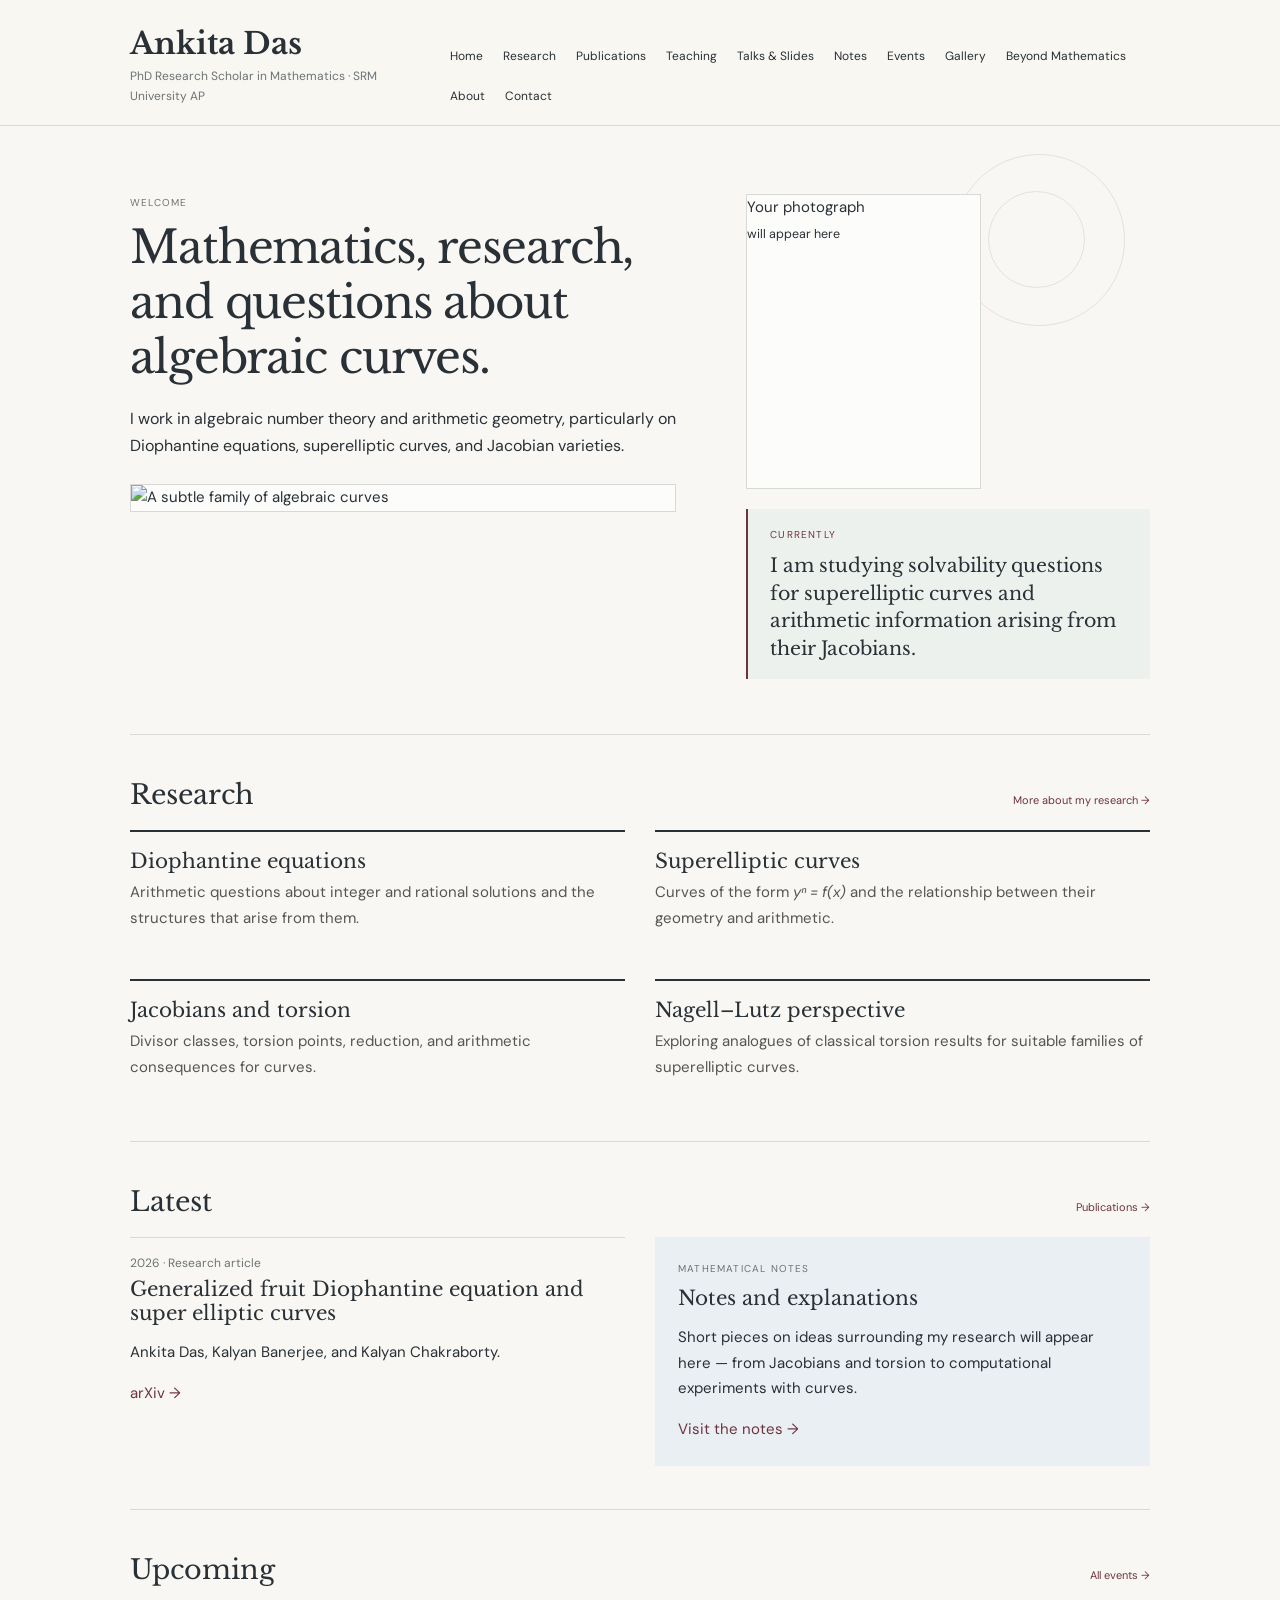
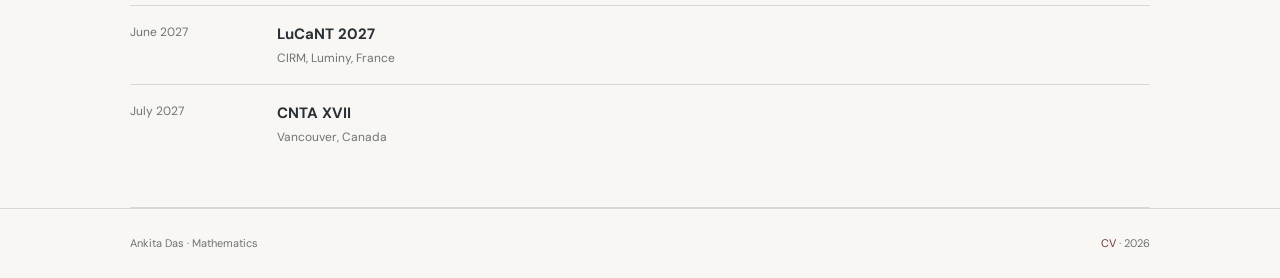
==== index.html @ e9019458 "Initial website- Deliverable 11" ====
<!doctype html><html lang="en"><head><meta charset="utf-8"><meta name="viewport" content="width=device-width,initial-scale=1"><meta name="description" content="Academic website of Ankita Das."><title>Ankita Das — Mathematics</title><link rel="stylesheet" href="styles.css"></head><body>
<header><div class="container header-inner"><div><a class="name" href="index.html">Ankita Das</a><div class="affiliation">PhD Research Scholar in Mathematics · SRM University AP</div></div><nav aria-label="Main navigation">
<a href="index.html">Home</a><a href="research.html">Research</a><a href="publications.html">Publications</a><a href="teaching.html">Teaching</a><a href="talks.html">Talks &amp; Slides</a><a href="notes.html">Notes</a><a href="events.html">Events</a><a href="gallery.html">Gallery</a><a href="beyond.html">Beyond Mathematics</a><a href="about.html">About</a><a href="contact.html">Contact</a>
</nav></div></header>
<main class="container">
<div class="home-intro">
<div><div class="label">Welcome</div><h1>Mathematics, research, and questions about algebraic curves.</h1><p>I work in algebraic number theory and arithmetic geometry, particularly on Diophantine equations, superelliptic curves, and Jacobian varieties.</p><img class="math-svg" src="assets/curve-family.svg" alt="A subtle family of algebraic curves"></div>
<div><div class="photo-placeholder">Your photograph<br><small>will appear here</small></div><aside class="current" style="margin-top:20px"><div class="label">Currently</div><p>I am studying solvability questions for superelliptic curves and arithmetic information arising from their Jacobians.</p></aside></div>
</div>
<section class="home-section"><div class="home-section-head"><h2>Research</h2><a class="more" href="research.html">More about my research →</a></div><div class="research-preview">
<article><h3>Diophantine equations</h3><p>Arithmetic questions about integer and rational solutions and the structures that arise from them.</p></article>
<article><h3>Superelliptic curves</h3><p>Curves of the form <em>yⁿ = f(x)</em> and the relationship between their geometry and arithmetic.</p></article>
<article><h3>Jacobians and torsion</h3><p>Divisor classes, torsion points, reduction, and arithmetic consequences for curves.</p></article>
<article><h3>Nagell–Lutz perspective</h3><p>Exploring analogues of classical torsion results for suitable families of superelliptic curves.</p></article>
</div></section>
<section class="home-section"><div class="home-section-head"><h2>Latest</h2><a class="more" href="publications.html">Publications →</a></div><div class="latest-list">
<div class="latest-item"><div class="meta">2026 · Research article</div><h3>Generalized fruit Diophantine equation and super elliptic curves</h3><p>Ankita Das, Kalyan Banerjee, and Kalyan Chakraborty.</p><a href="https://arxiv.org/abs/2602.01001" target="_blank" rel="noopener">arXiv →</a></div>
<div class="note-preview"><div class="label">Mathematical notes</div><h3>Notes and explanations</h3><p>Short pieces on ideas surrounding my research will appear here — from Jacobians and torsion to computational experiments with curves.</p><a href="notes.html">Visit the notes →</a></div>
</div></section>
<section class="home-section"><div class="home-section-head"><h2>Upcoming</h2><a class="more" href="events.html">All events →</a></div>
<div class="event"><div class="event-date">June 2027</div><div><strong>LuCaNT 2027</strong><div class="meta">CIRM, Luminy, France</div></div></div>
<div class="event"><div class="event-date">July 2027</div><div><strong>CNTA XVII</strong><div class="meta">Vancouver, Canada</div></div></div>
</section>
</main><footer><div class="container footer-inner"><span>Ankita Das · Mathematics</span><span><a href="cv.html">CV</a> · 2026</span></div></footer></body></html>
---- styles.css ----
@import url('https://fonts.googleapis.com/css2?family=DM+Sans:wght@400;500;600&family=Libre+Baskerville:wght@400;700&display=swap');
:root{--ink:#293036;--muted:#6d7374;--rule:#d8d9d6;--link:#6d3440;--paper:#f8f7f3;--white:#fcfcfa;--sage:#e7eeea;--blue:#e9eff2;--gold:#b49b68}
*{box-sizing:border-box}html{scroll-behavior:smooth}body{margin:0;background:var(--paper);color:var(--ink);font:15px/1.72 "DM Sans",Arial,sans-serif}
a{color:var(--link);text-decoration:none}a:hover{text-decoration:underline}
.container{max-width:1080px;margin:auto;padding:0 30px}
header{border-bottom:1px solid var(--rule);background:rgba(248,247,243,.95);padding:25px 0 18px}
.header-inner{display:flex;justify-content:space-between;align-items:flex-end;gap:35px}.name{font:700 30px "Libre Baskerville",Georgia,serif;color:var(--ink)}.affiliation{font-size:12px;color:var(--muted);margin-top:3px}
nav{display:flex;gap:20px;flex-wrap:wrap;font-size:12px}nav a{color:var(--ink)}nav a:hover{color:var(--link)}
main{padding-bottom:45px}.home-intro{padding:68px 0 55px;border-bottom:1px solid var(--rule);display:grid;grid-template-columns:1.15fr .85fr;gap:70px;position:relative}
.home-intro h1{font:400 45px/1.22 "Libre Baskerville",Georgia,serif;letter-spacing:-.025em;margin:0 0 20px}.home-intro p{font-size:16px;max-width:700px}
.current{border-left:2px solid var(--link);padding:17px 22px;background:rgba(231,238,234,.6);align-self:center}.current .label{color:var(--link)}.current p{font:400 19px/1.45 "Libre Baskerville",Georgia,serif;margin:0}
.label,.side-label{font-size:10px;text-transform:uppercase;letter-spacing:.12em;color:var(--muted);margin-bottom:9px}
.home-intro:before{content:"";position:absolute;width:170px;height:170px;border:1px solid rgba(109,52,64,.12);border-radius:50%;right:25px;top:28px;z-index:-1}
.home-intro:after{content:"";position:absolute;width:95px;height:95px;border:1px solid rgba(48,80,95,.12);border-radius:50%;right:65px;top:65px;z-index:-1}
.profile-photo,.photo-placeholder{width:235px;height:295px;object-fit:cover;background:var(--white);border:1px solid var(--rule);display:block}
.home-section{padding:43px 0;border-bottom:1px solid var(--rule)}.home-section-head{display:flex;justify-content:space-between;align-items:baseline;gap:20px}.home-section h2,.page-title{font:400 27px "Libre Baskerville",Georgia,serif;margin:0 0 19px}.more{font-size:11px}
.research-preview{display:grid;grid-template-columns:1fr 1fr;gap:30px}.research-preview article{padding:17px 0;border-top:2px solid var(--ink)}.research-preview h3{font:400 20px "Libre Baskerville",Georgia,serif;margin:0 0 7px}.research-preview p{margin:0;color:#555}
.latest-list{display:grid;grid-template-columns:1fr 1fr;gap:30px}.latest-item{padding-top:15px;border-top:1px solid var(--rule)}.latest-item h3,.note-preview h3{font:400 20px "Libre Baskerville",Georgia,serif;margin:4px 0}.meta{font-size:12px;color:var(--muted)}.note-preview{background:var(--blue);padding:23px}
.page-intro{padding:57px 0 36px;border-bottom:1px solid var(--rule)}.page-intro h1{font:400 44px "Libre Baskerville",Georgia,serif;margin:0 0 10px}.page-intro p{max-width:720px;font-size:16px}
.content{padding:43px 0}.two-col{display:grid;grid-template-columns:175px 1fr;gap:45px}.side-label{padding-top:6px}
.content h2{font:400 27px "Libre Baskerville",Georgia,serif;margin:0 0 14px}.content h3{font:400 20px "Libre Baskerville",Georgia,serif;margin:0 0 6px}.block{padding:0 0 35px;margin-bottom:35px;border-bottom:1px solid var(--rule)}.block:last-child{border-bottom:0}
.math-box{position:relative;overflow:hidden;background:var(--white);border:1px solid var(--rule);padding:26px;margin:23px 0;font:22px "Libre Baskerville",Georgia,serif;text-align:center}.math-caption{text-align:center;font-size:11px;color:var(--muted);margin-top:-13px}
.math-svg{width:100%;height:auto;display:block;margin:24px 0;background:var(--white);border:1px solid var(--rule)}
.publication{padding:16px 0 27px;border-bottom:1px solid var(--rule)}.publication:last-child{border-bottom:0}.publication-title{font:400 20px/1.35 "Libre Baskerville",Georgia,serif}.links{display:flex;gap:15px;margin-top:7px;font-size:12px}
.event{display:grid;grid-template-columns:125px 1fr;gap:22px;padding:16px 0;border-top:1px solid var(--rule)}.event:first-child{border-top:0;padding-top:0}.event-date{font-size:12px;color:var(--muted)}
.note{padding:21px 0;border-bottom:1px solid var(--rule)}.note h3{font-size:23px}.note .meta{margin-bottom:8px}
.about-grid{display:grid;grid-template-columns:1fr 1fr;gap:42px}.quiet-box{background:var(--sage);padding:24px}
.beyond-item{padding:24px 0;border-top:1px solid var(--rule)}.beyond-item:first-child{border-top:0}.beyond-item h3{font:400 23px "Libre Baskerville",Georgia,serif;margin:0 0 5px}
.gallery-grid{display:grid;grid-template-columns:repeat(3,1fr);gap:20px}.gallery-frame{aspect-ratio:4/3;background:var(--white);border:1px solid var(--rule);display:flex;align-items:center;justify-content:center;color:var(--muted);font:16px "Libre Baskerville",Georgia,serif;text-align:center;padding:20px}.gallery-caption{font-size:12px;color:var(--muted);margin-top:7px}
.cv-button{display:inline-block;border:1px solid #aaa;padding:7px 13px;font-size:12px;color:var(--ink)}.cv-button:hover{background:var(--white);text-decoration:none}
footer{border-top:1px solid var(--rule);padding:25px 0;color:var(--muted);font-size:11px}.footer-inner{display:flex;justify-content:space-between}
@media(max-width:760px){.container{padding:0 20px}.header-inner{display:block}.header-inner nav{margin-top:16px;gap:13px}.home-intro{grid-template-columns:1fr;gap:32px}.profile-photo,.photo-placeholder{width:210px;height:270px}.research-preview,.latest-list,.about-grid,.gallery-grid{grid-template-columns:1fr}.two-col{grid-template-columns:1fr;gap:8px}.event{grid-template-columns:1fr;gap:2px}.footer-inner{display:block}.home-intro h1,.page-intro h1{font-size:36px}}

.file-link{display:inline-flex;align-items:center;gap:7px;border-bottom:1px solid var(--link);font-size:12px;padding-bottom:2px}.file-link:before{content:"PDF";font:600 9px "DM Sans",sans-serif;letter-spacing:.06em;color:var(--link)}
.academic-entry{padding:18px 0;border-bottom:1px solid var(--rule)}.academic-entry:last-child{border-bottom:0}.academic-entry h3{font:400 21px "Libre Baskerville",Georgia,serif;margin:0 0 5px}.academic-entry .meta{margin-bottom:8px}
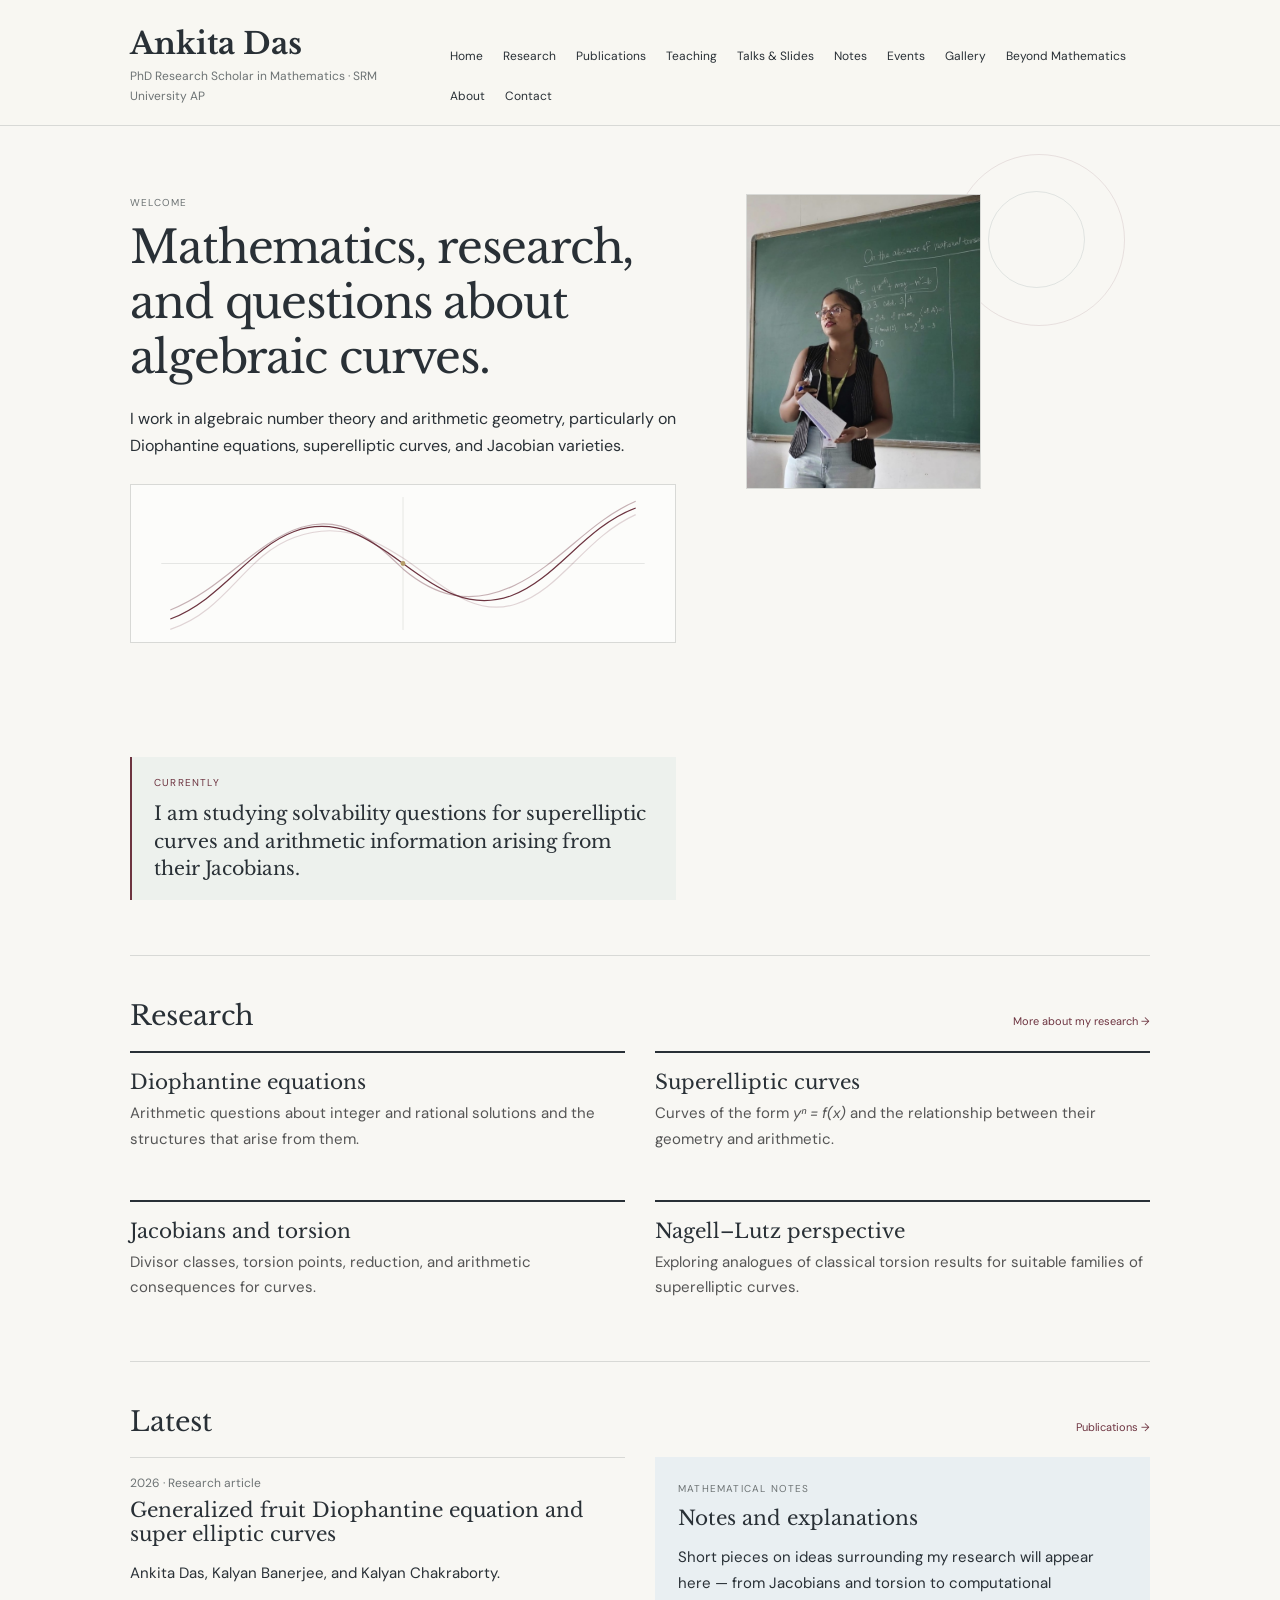
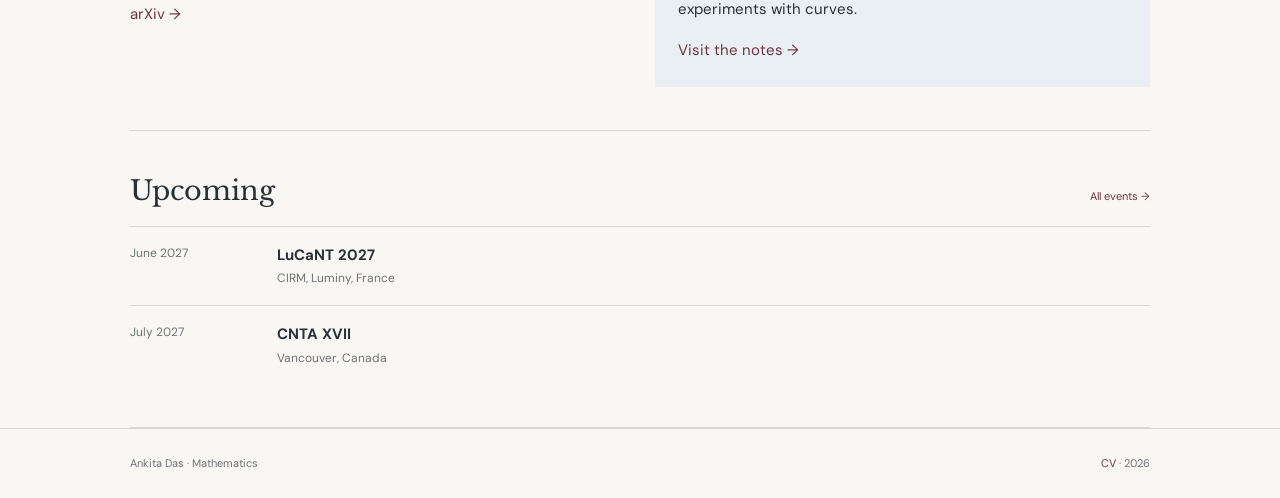
==== commit 70e3a496: "Add profile image and update placeholder text" ====
--- a/index.html
+++ b/index.html
@@ -5,7 +5,7 @@
 <main class="container">
 <div class="home-intro">
 <div><div class="label">Welcome</div><h1>Mathematics, research, and questions about algebraic curves.</h1><p>I work in algebraic number theory and arithmetic geometry, particularly on Diophantine equations, superelliptic curves, and Jacobian varieties.</p><img class="math-svg" src="assets/curve-family.svg" alt="A subtle family of algebraic curves"></div>
-<div><div class="photo-placeholder">Your photograph<br><small>will appear here</small></div><aside class="current" style="margin-top:20px"><div class="label">Currently</div><p>I am studying solvability questions for superelliptic curves and arithmetic information arising from their Jacobians.</p></aside></div>
+<img class="photo-placeholder" src="assets/ankita-das-profile.jpg" alt="Ankita Das"><aside class="current" style="margin-top:20px"><div class="label">Currently</div><p>I am studying solvability questions for superelliptic curves and arithmetic information arising from their Jacobians.</p></aside></div>
 </div>
 <section class="home-section"><div class="home-section-head"><h2>Research</h2><a class="more" href="research.html">More about my research →</a></div><div class="research-preview">
 <article><h3>Diophantine equations</h3><p>Arithmetic questions about integer and rational solutions and the structures that arise from them.</p></article>
@@ -21,4 +21,4 @@
 <div class="event"><div class="event-date">June 2027</div><div><strong>LuCaNT 2027</strong><div class="meta">CIRM, Luminy, France</div></div></div>
 <div class="event"><div class="event-date">July 2027</div><div><strong>CNTA XVII</strong><div class="meta">Vancouver, Canada</div></div></div>
 </section>
-</main><footer><div class="container footer-inner"><span>Ankita Das · Mathematics</span><span><a href="cv.html">CV</a> · 2026</span></div></footer></body></html>+</main><footer><div class="container footer-inner"><span>Ankita Das · Mathematics</span><span><a href="cv.html">CV</a> · 2026</span></div></footer></body></html>
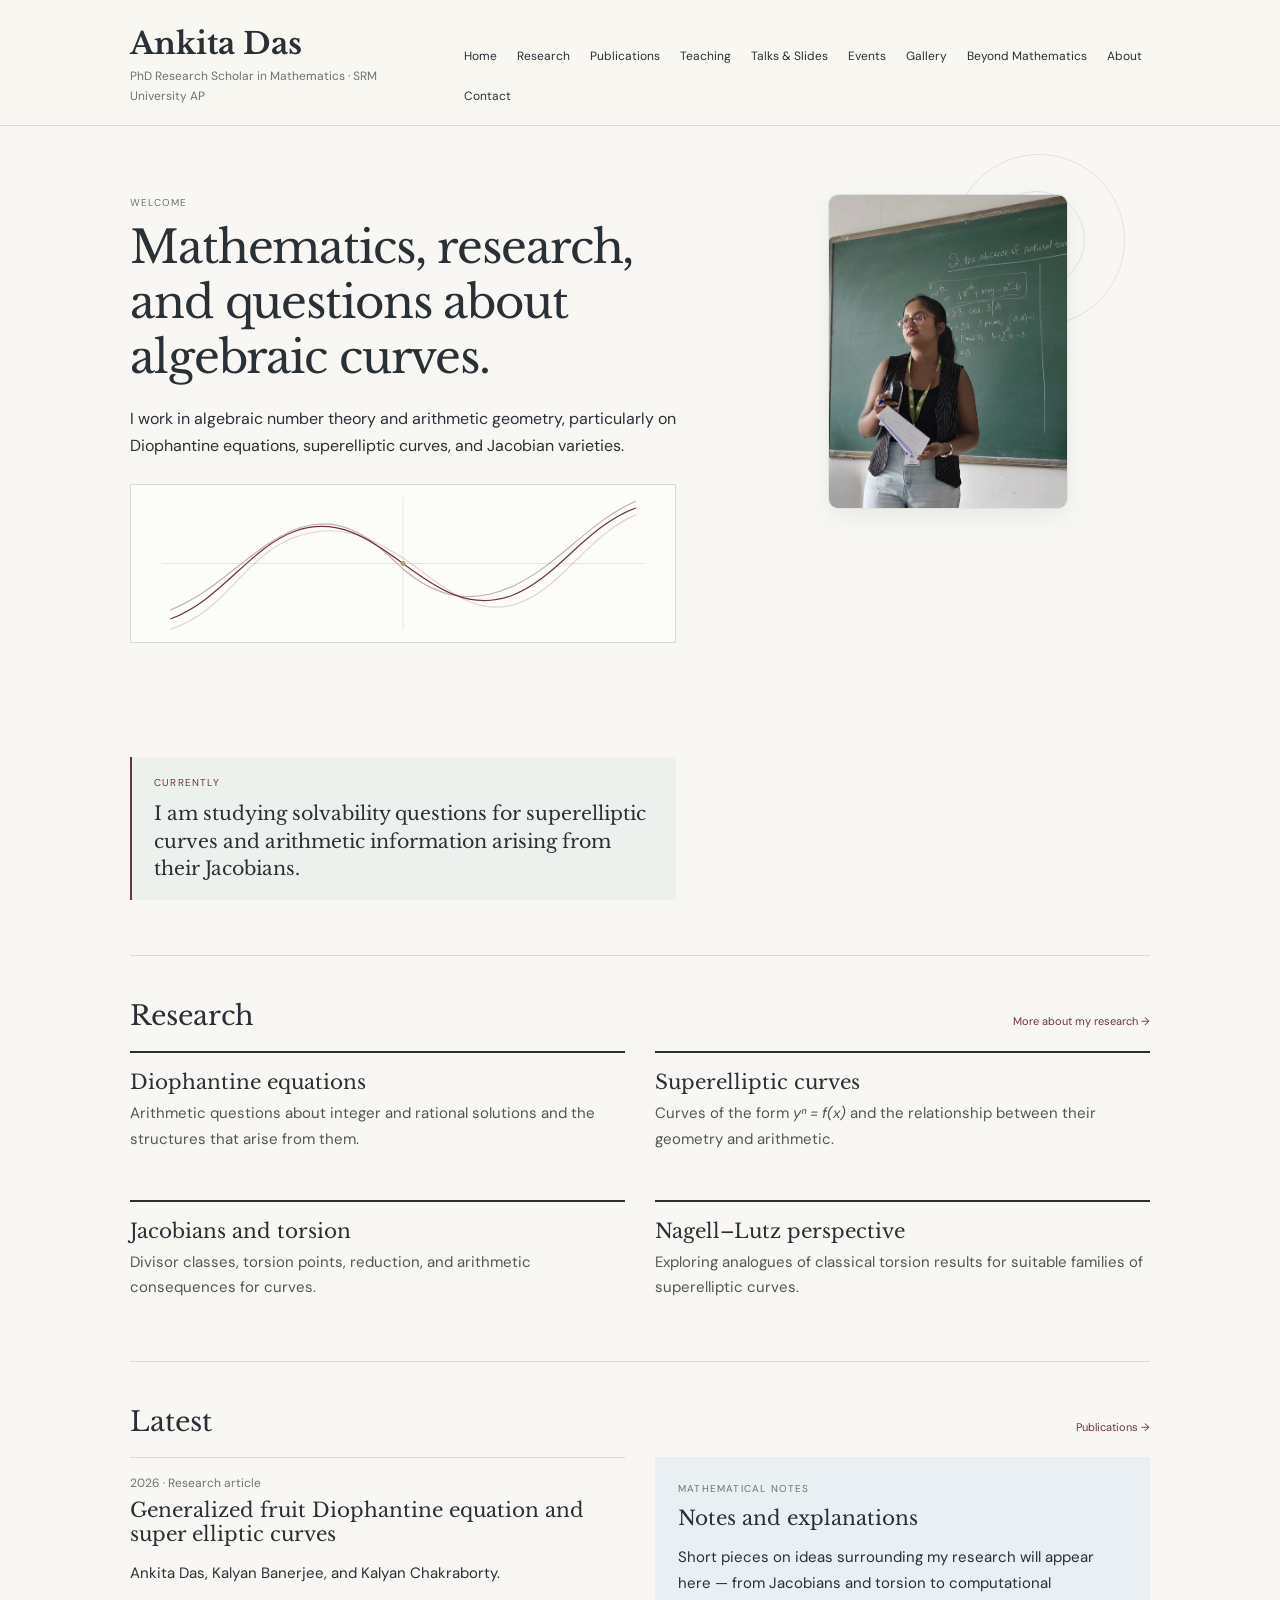
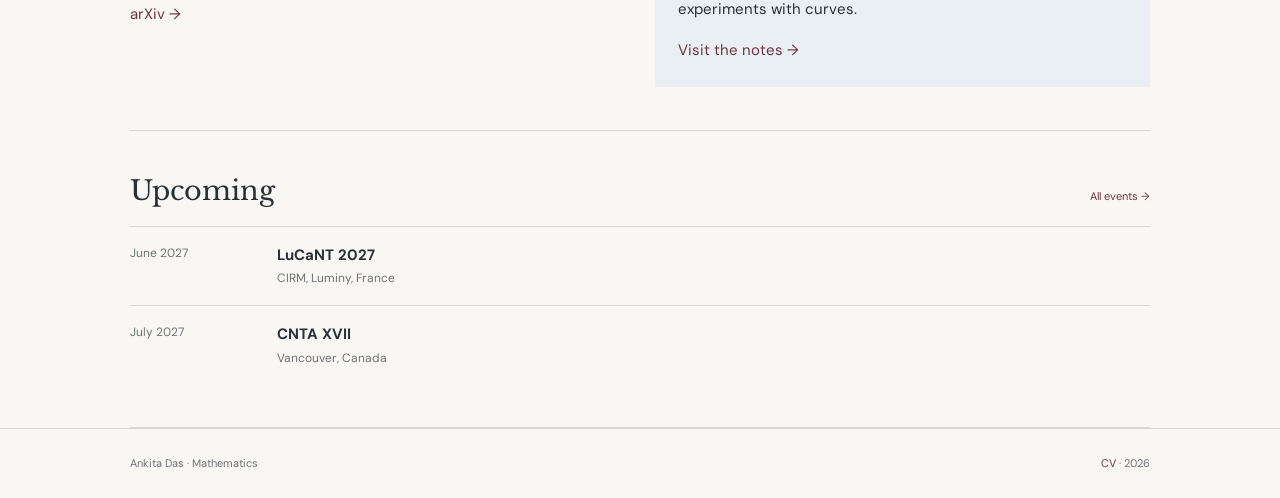
==== commit ce892e3d: "Fix duplicate navigation links in index.html Removed duplicate navigation links in the header." ====
--- a/index.html
+++ b/index.html
@@ -1,6 +1,6 @@
 <!doctype html><html lang="en"><head><meta charset="utf-8"><meta name="viewport" content="width=device-width,initial-scale=1"><meta name="description" content="Academic website of Ankita Das."><title>Ankita Das — Mathematics</title><link rel="stylesheet" href="styles.css"></head><body>
 <header><div class="container header-inner"><div><a class="name" href="index.html">Ankita Das</a><div class="affiliation">PhD Research Scholar in Mathematics · SRM University AP</div></div><nav aria-label="Main navigation">
-<a href="index.html">Home</a><a href="research.html">Research</a><a href="publications.html">Publications</a><a href="teaching.html">Teaching</a><a href="talks.html">Talks &amp; Slides</a><a href="notes.html">Notes</a><a href="events.html">Events</a><a href="gallery.html">Gallery</a><a href="beyond.html">Beyond Mathematics</a><a href="about.html">About</a><a href="contact.html">Contact</a>
+<a href="index.html">Home</a><a href="research.html">Research</a><a href="publications.html">Publications</a><a href="teaching.html">Teaching</a><a href="talks.html">Talks &amp; Slides</a><a href="events.html">Events</a><a href="gallery.html">Gallery</a><a href="beyond.html">Beyond Mathematics</a><a href="about.html">About</a><a href="contact.html">Contact</a>
 </nav></div></header>
 <main class="container">
 <div class="home-intro">
--- a/styles.css
+++ b/styles.css
@@ -12,7 +12,7 @@
 .label,.side-label{font-size:10px;text-transform:uppercase;letter-spacing:.12em;color:var(--muted);margin-bottom:9px}
 .home-intro:before{content:"";position:absolute;width:170px;height:170px;border:1px solid rgba(109,52,64,.12);border-radius:50%;right:25px;top:28px;z-index:-1}
 .home-intro:after{content:"";position:absolute;width:95px;height:95px;border:1px solid rgba(48,80,95,.12);border-radius:50%;right:65px;top:65px;z-index:-1}
-.profile-photo,.photo-placeholder{width:235px;height:295px;object-fit:cover;background:var(--white);border:1px solid var(--rule);display:block}
+.profile-photo,.photo-placeholder{width:240px;height:315px;border:1px solid rgba(48,80,95,.12);border-radius:10px;object-fit:cover;display:block;margin:0 auto;box-shadow:0 8px 24px rgba(48,80,95,.08)}
 .home-section{padding:43px 0;border-bottom:1px solid var(--rule)}.home-section-head{display:flex;justify-content:space-between;align-items:baseline;gap:20px}.home-section h2,.page-title{font:400 27px "Libre Baskerville",Georgia,serif;margin:0 0 19px}.more{font-size:11px}
 .research-preview{display:grid;grid-template-columns:1fr 1fr;gap:30px}.research-preview article{padding:17px 0;border-top:2px solid var(--ink)}.research-preview h3{font:400 20px "Libre Baskerville",Georgia,serif;margin:0 0 7px}.research-preview p{margin:0;color:#555}
 .latest-list{display:grid;grid-template-columns:1fr 1fr;gap:30px}.latest-item{padding-top:15px;border-top:1px solid var(--rule)}.latest-item h3,.note-preview h3{font:400 20px "Libre Baskerville",Georgia,serif;margin:4px 0}.meta{font-size:12px;color:var(--muted)}.note-preview{background:var(--blue);padding:23px}
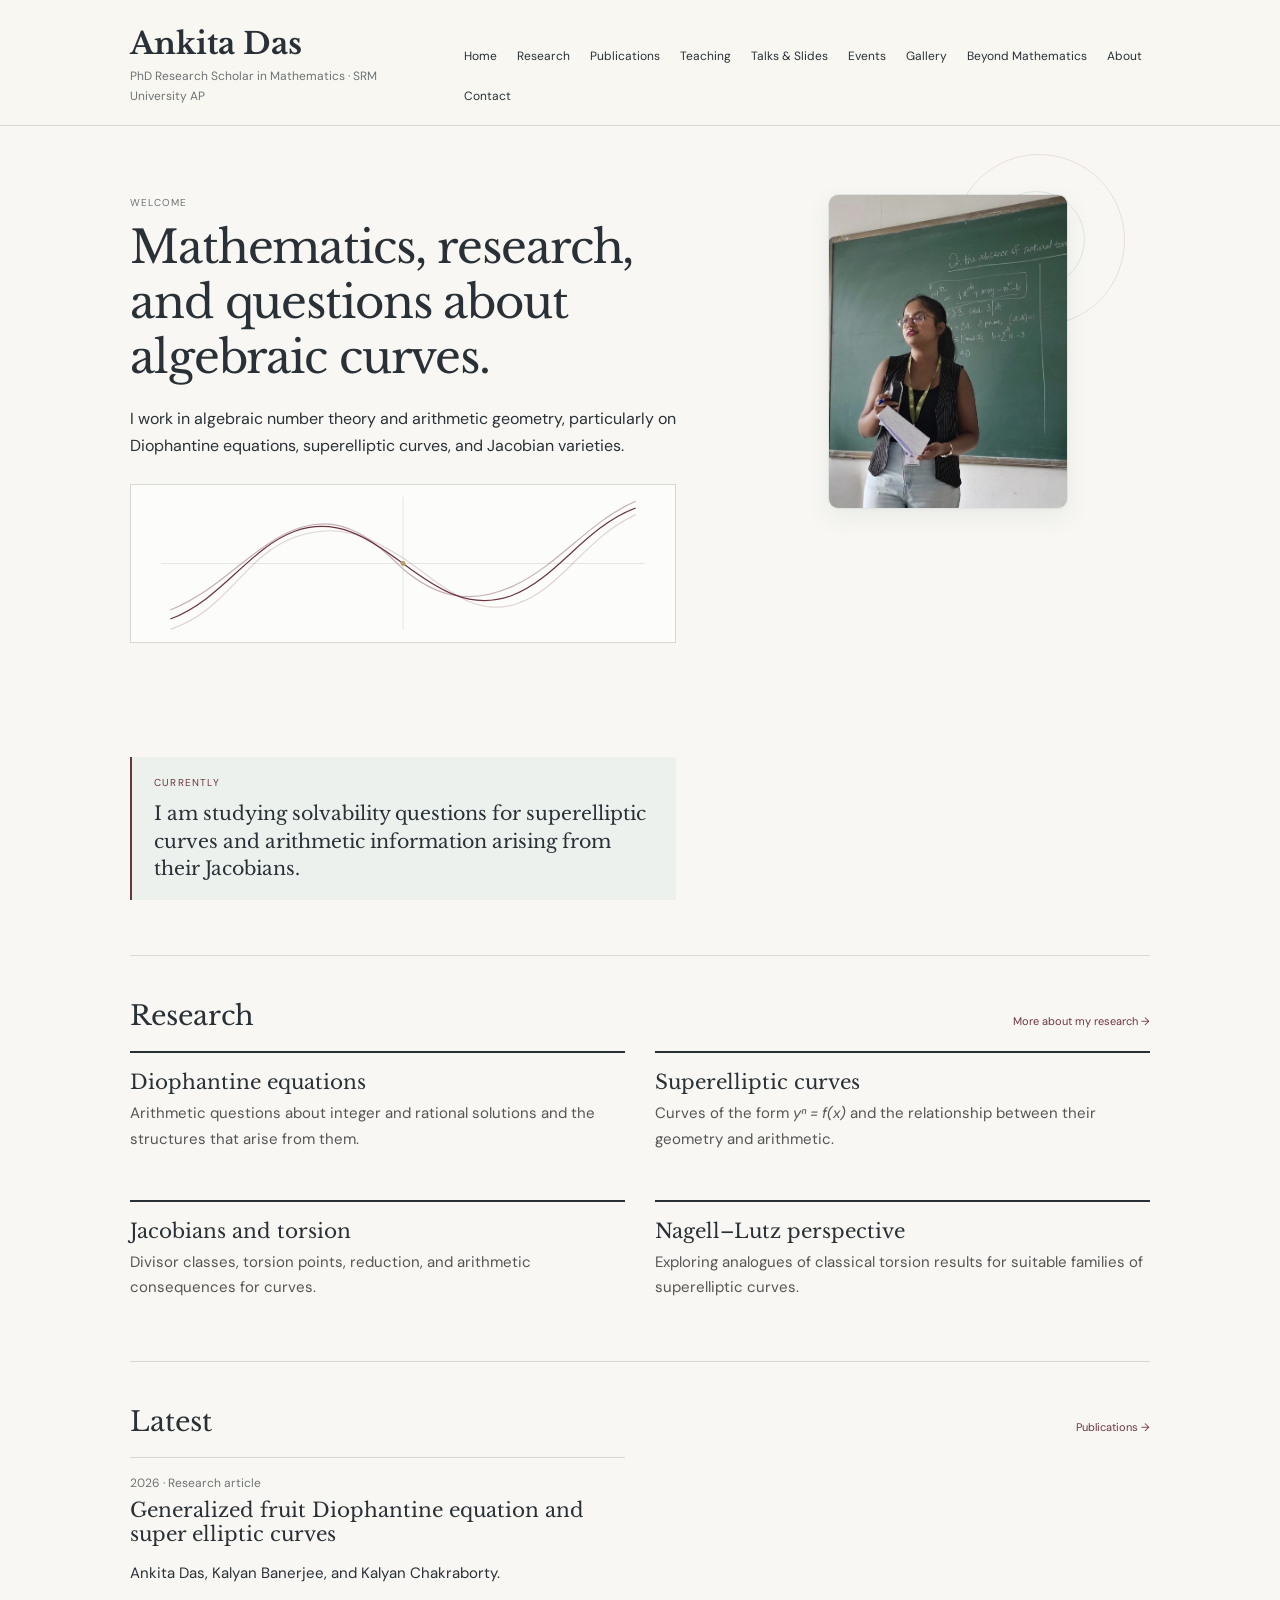
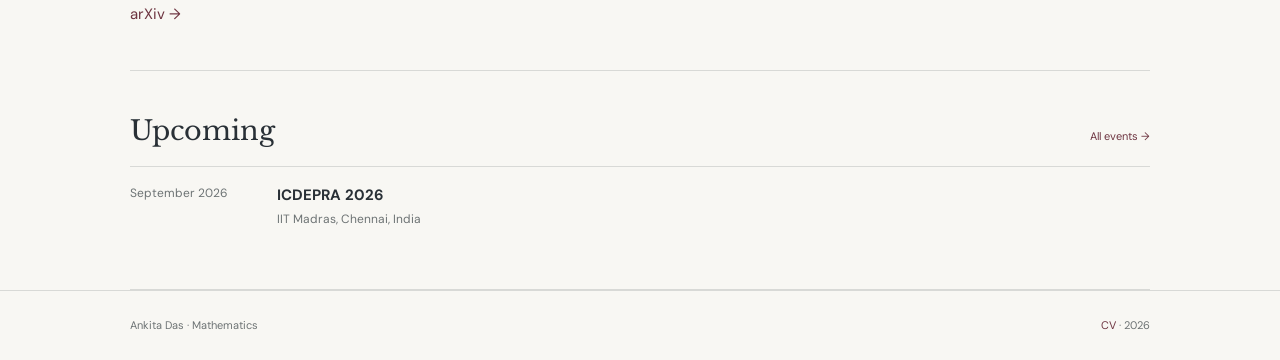
==== commit d1b2c9be: "Update events and notes sections in index.html Removed a note preview section and added an upcoming " ====
--- a/index.html
+++ b/index.html
@@ -15,10 +15,9 @@
 </div></section>
 <section class="home-section"><div class="home-section-head"><h2>Latest</h2><a class="more" href="publications.html">Publications →</a></div><div class="latest-list">
 <div class="latest-item"><div class="meta">2026 · Research article</div><h3>Generalized fruit Diophantine equation and super elliptic curves</h3><p>Ankita Das, Kalyan Banerjee, and Kalyan Chakraborty.</p><a href="https://arxiv.org/abs/2602.01001" target="_blank" rel="noopener">arXiv →</a></div>
-<div class="note-preview"><div class="label">Mathematical notes</div><h3>Notes and explanations</h3><p>Short pieces on ideas surrounding my research will appear here — from Jacobians and torsion to computational experiments with curves.</p><a href="notes.html">Visit the notes →</a></div>
+
 </div></section>
 <section class="home-section"><div class="home-section-head"><h2>Upcoming</h2><a class="more" href="events.html">All events →</a></div>
-<div class="event"><div class="event-date">June 2027</div><div><strong>LuCaNT 2027</strong><div class="meta">CIRM, Luminy, France</div></div></div>
-<div class="event"><div class="event-date">July 2027</div><div><strong>CNTA XVII</strong><div class="meta">Vancouver, Canada</div></div></div>
+<div class="event"><div class="event-date">September 2026</div><div><strong>ICDEPRA 2026</strong><div class="meta">IIT Madras, Chennai, India</div></div></div>
 </section>
 </main><footer><div class="container footer-inner"><span>Ankita Das · Mathematics</span><span><a href="cv.html">CV</a> · 2026</span></div></footer></body></html>
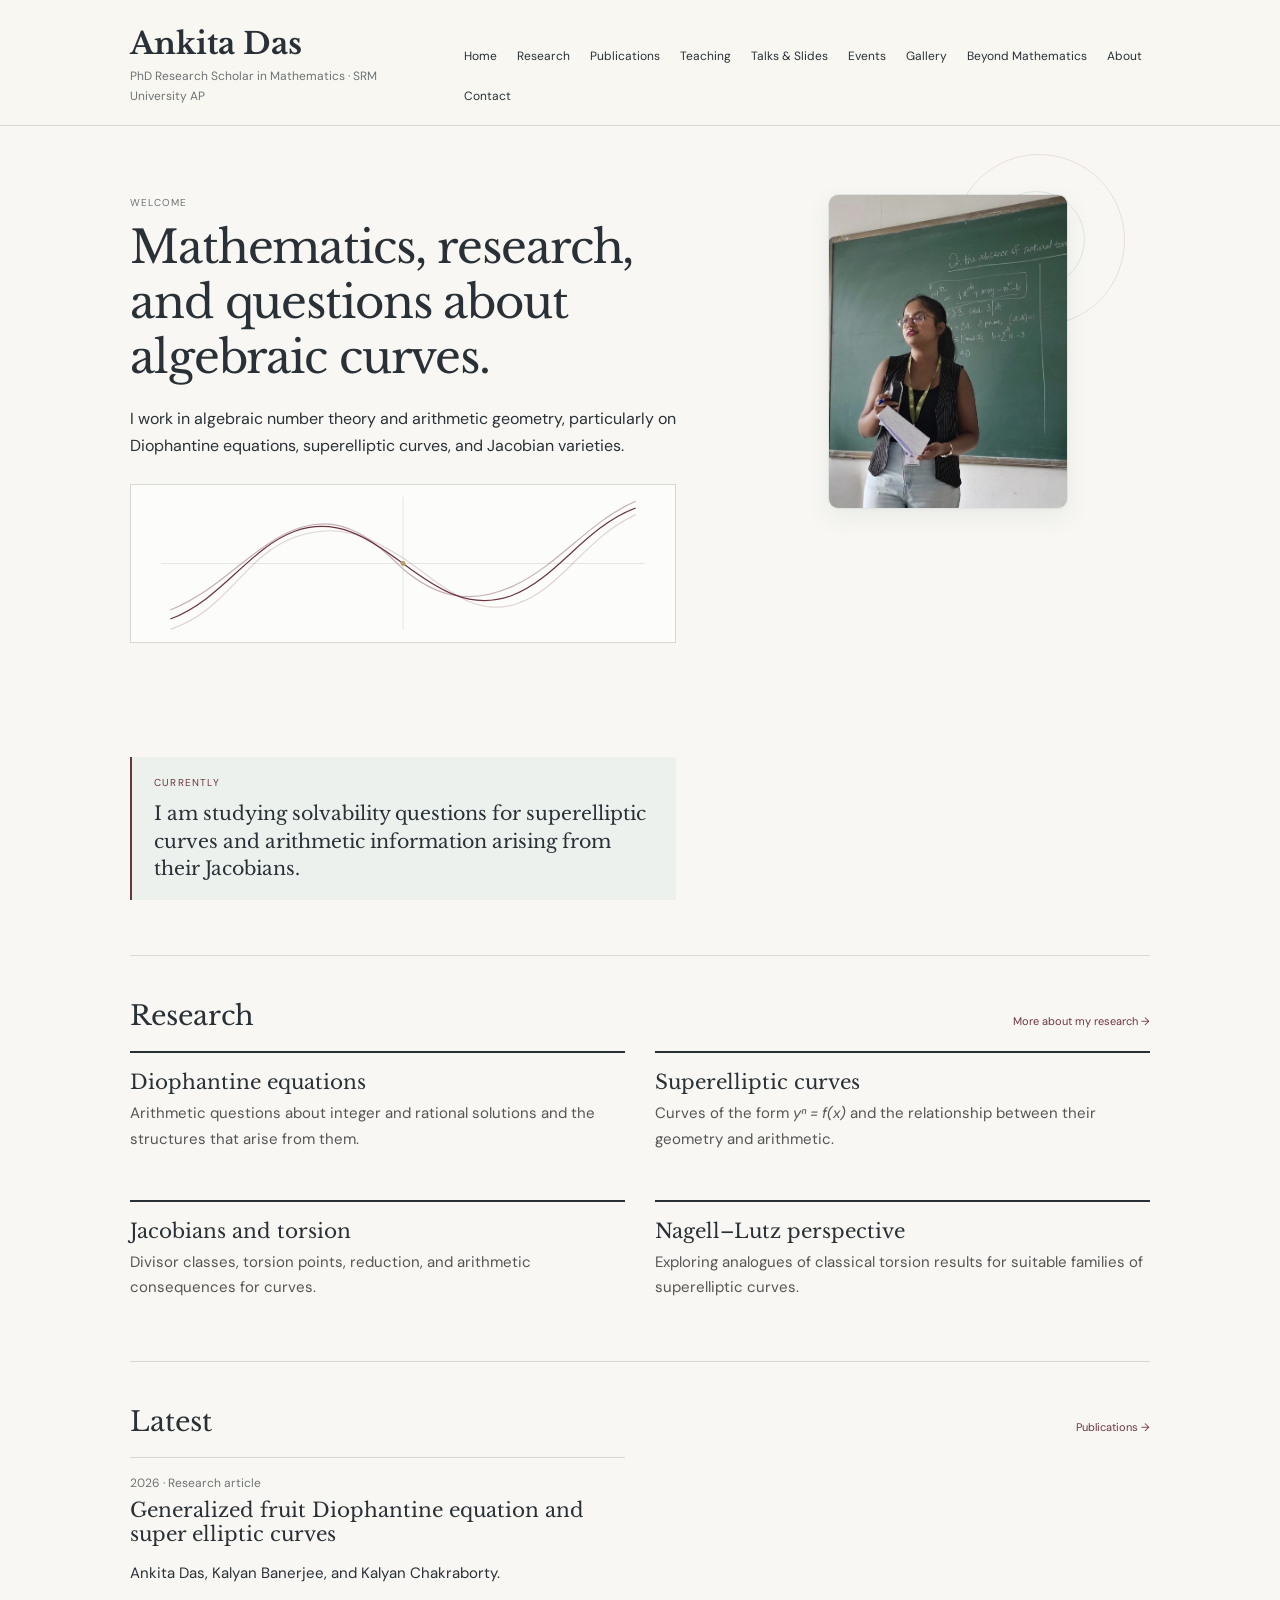
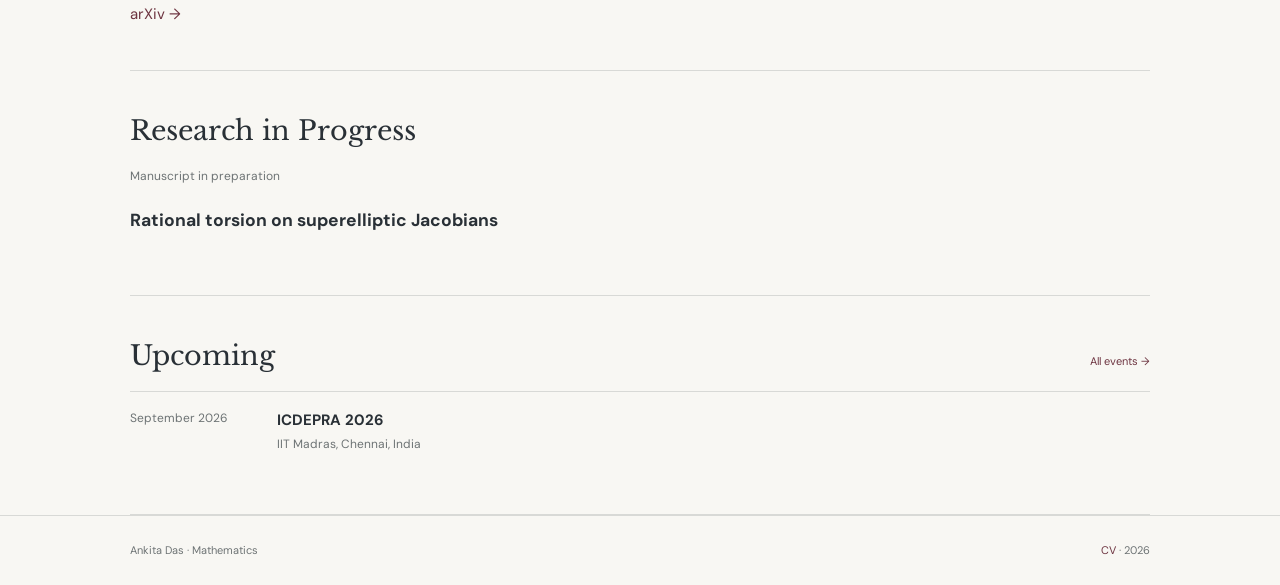
==== commit dc24f709: "Add research in progress section to index.html" ====
--- a/index.html
+++ b/index.html
@@ -17,6 +17,22 @@
 <div class="latest-item"><div class="meta">2026 · Research article</div><h3>Generalized fruit Diophantine equation and super elliptic curves</h3><p>Ankita Das, Kalyan Banerjee, and Kalyan Chakraborty.</p><a href="https://arxiv.org/abs/2602.01001" target="_blank" rel="noopener">arXiv →</a></div>
 
 </div></section>
+<section class="home-section">
+
+  <div class="home-section-head">
+    <h2>Research in Progress</h2>
+  </div>
+
+  <div class="research-progress">
+
+    <div class="research-progress-item">
+      <div class="meta">Manuscript in preparation</div>
+      <h3>Rational torsion on superelliptic Jacobians</h3>
+    </div>
+
+  </div>
+
+</section>
 <section class="home-section"><div class="home-section-head"><h2>Upcoming</h2><a class="more" href="events.html">All events →</a></div>
 <div class="event"><div class="event-date">September 2026</div><div><strong>ICDEPRA 2026</strong><div class="meta">IIT Madras, Chennai, India</div></div></div>
 </section>
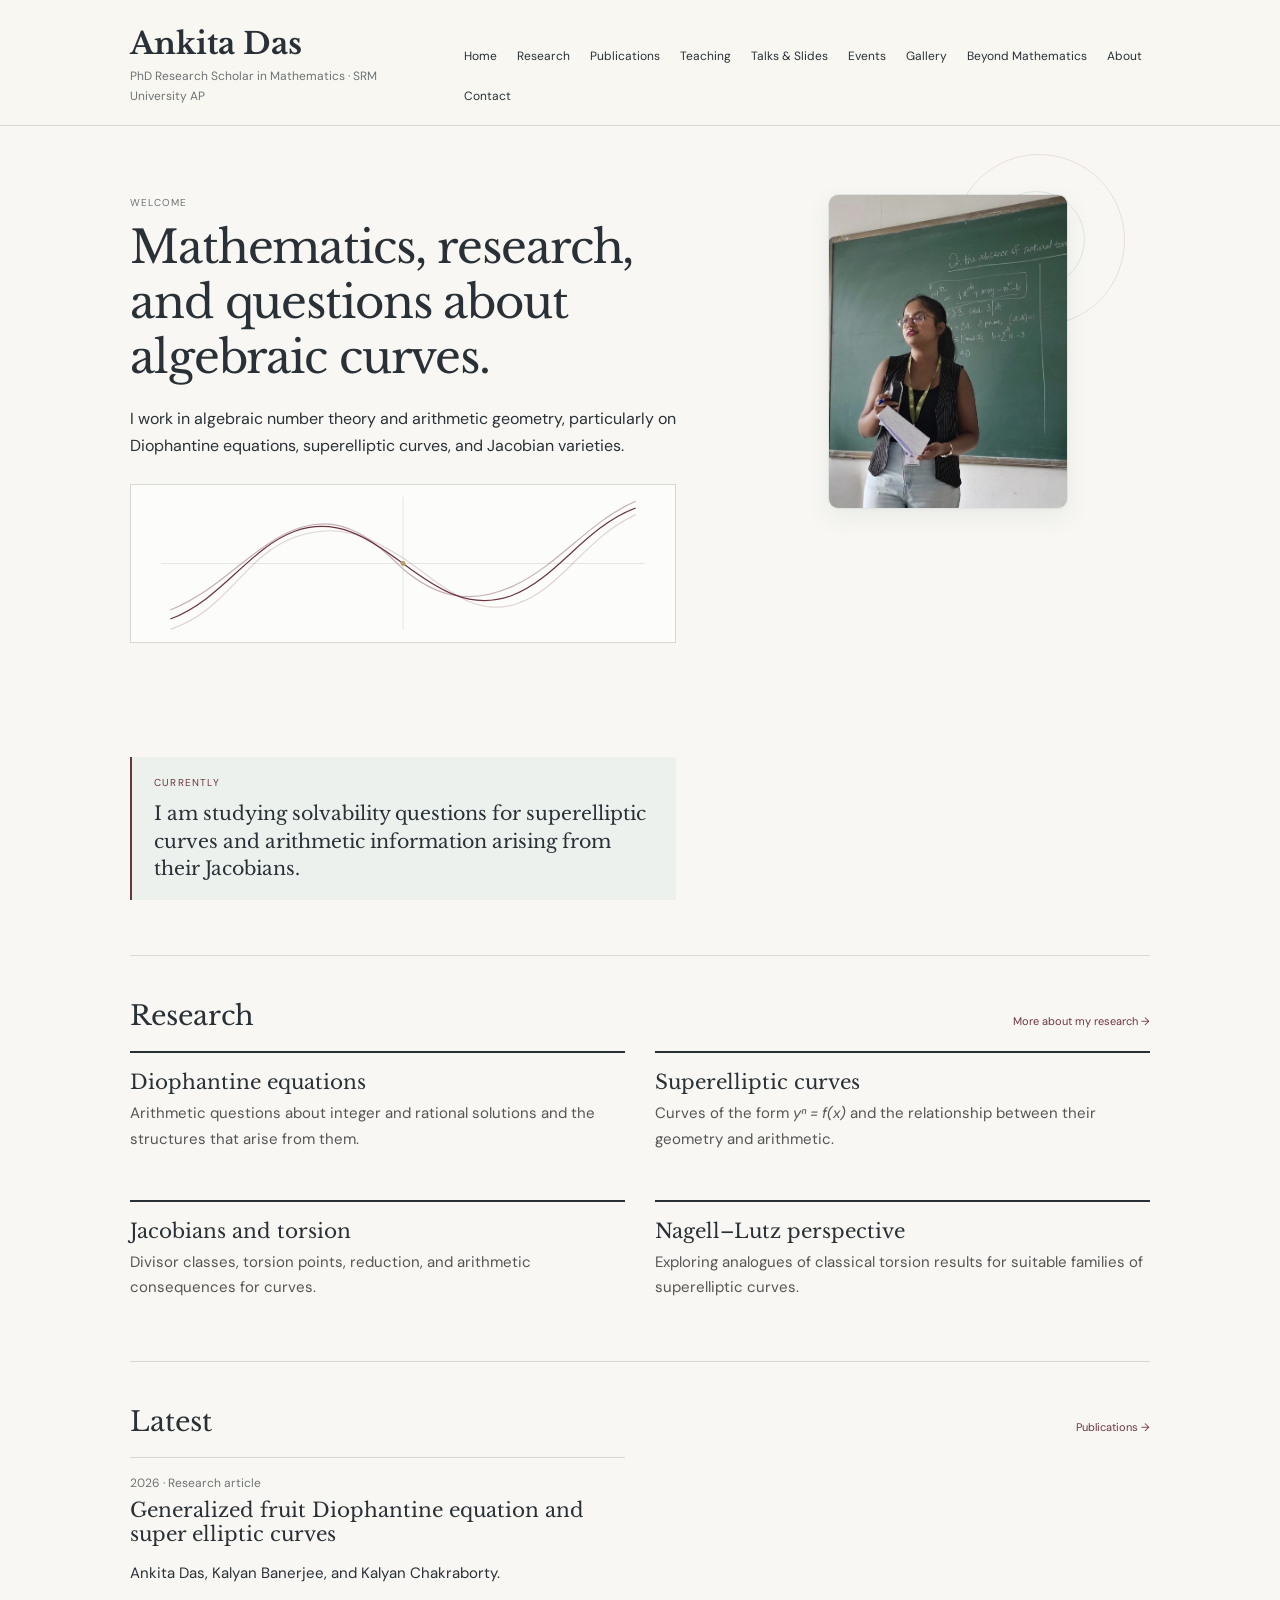
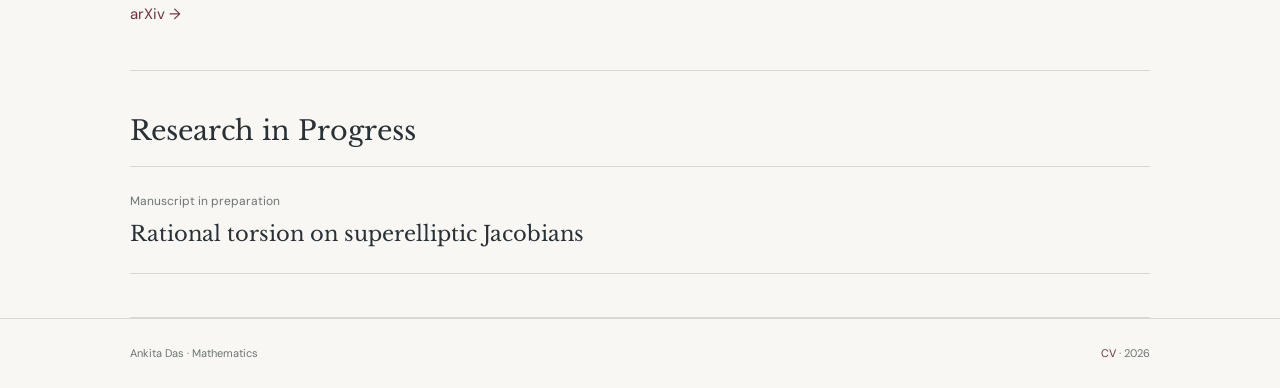
==== commit f251b083: "Revise index.html structure and content Updated the structure and content of the index.html file, in" ====
--- a/index.html
+++ b/index.html
@@ -1,39 +1,220 @@
-<!doctype html><html lang="en"><head><meta charset="utf-8"><meta name="viewport" content="width=device-width,initial-scale=1"><meta name="description" content="Academic website of Ankita Das."><title>Ankita Das — Mathematics</title><link rel="stylesheet" href="styles.css"></head><body>
-<header><div class="container header-inner"><div><a class="name" href="index.html">Ankita Das</a><div class="affiliation">PhD Research Scholar in Mathematics · SRM University AP</div></div><nav aria-label="Main navigation">
-<a href="index.html">Home</a><a href="research.html">Research</a><a href="publications.html">Publications</a><a href="teaching.html">Teaching</a><a href="talks.html">Talks &amp; Slides</a><a href="events.html">Events</a><a href="gallery.html">Gallery</a><a href="beyond.html">Beyond Mathematics</a><a href="about.html">About</a><a href="contact.html">Contact</a>
-</nav></div></header>
-<main class="container">
-<div class="home-intro">
-<div><div class="label">Welcome</div><h1>Mathematics, research, and questions about algebraic curves.</h1><p>I work in algebraic number theory and arithmetic geometry, particularly on Diophantine equations, superelliptic curves, and Jacobian varieties.</p><img class="math-svg" src="assets/curve-family.svg" alt="A subtle family of algebraic curves"></div>
-<img class="photo-placeholder" src="assets/ankita-das-profile.jpg" alt="Ankita Das"><aside class="current" style="margin-top:20px"><div class="label">Currently</div><p>I am studying solvability questions for superelliptic curves and arithmetic information arising from their Jacobians.</p></aside></div>
-</div>
-<section class="home-section"><div class="home-section-head"><h2>Research</h2><a class="more" href="research.html">More about my research →</a></div><div class="research-preview">
-<article><h3>Diophantine equations</h3><p>Arithmetic questions about integer and rational solutions and the structures that arise from them.</p></article>
-<article><h3>Superelliptic curves</h3><p>Curves of the form <em>yⁿ = f(x)</em> and the relationship between their geometry and arithmetic.</p></article>
-<article><h3>Jacobians and torsion</h3><p>Divisor classes, torsion points, reduction, and arithmetic consequences for curves.</p></article>
-<article><h3>Nagell–Lutz perspective</h3><p>Exploring analogues of classical torsion results for suitable families of superelliptic curves.</p></article>
-</div></section>
-<section class="home-section"><div class="home-section-head"><h2>Latest</h2><a class="more" href="publications.html">Publications →</a></div><div class="latest-list">
-<div class="latest-item"><div class="meta">2026 · Research article</div><h3>Generalized fruit Diophantine equation and super elliptic curves</h3><p>Ankita Das, Kalyan Banerjee, and Kalyan Chakraborty.</p><a href="https://arxiv.org/abs/2602.01001" target="_blank" rel="noopener">arXiv →</a></div>
-
-</div></section>
-<section class="home-section">
-
-  <div class="home-section-head">
-    <h2>Research in Progress</h2>
-  </div>
-
-  <div class="research-progress">
-
-    <div class="research-progress-item">
-      <div class="meta">Manuscript in preparation</div>
-      <h3>Rational torsion on superelliptic Jacobians</h3>
+
+<!doctype html>
+<html lang="en">
+
+<head>
+  <meta charset="utf-8">
+  <meta name="viewport" content="width=device-width, initial-scale=1">
+
+  <meta name="description" content="Academic website of Ankita Das.">
+
+  <title>Ankita Das — Mathematics</title>
+
+  <link rel="stylesheet" href="styles.css">
+</head>
+
+<body>
+
+  <header>
+    <div class="container header-inner">
+
+      <div>
+        <a class="name" href="index.html">Ankita Das</a>
+
+        <div class="affiliation">
+          PhD Research Scholar in Mathematics · SRM University AP
+        </div>
+      </div>
+
+      <nav aria-label="Main navigation">
+        <a href="index.html">Home</a>
+        <a href="research.html">Research</a>
+        <a href="publications.html">Publications</a>
+        <a href="teaching.html">Teaching</a>
+        <a href="talks.html">Talks &amp; Slides</a>
+        <a href="events.html">Events</a>
+        <a href="gallery.html">Gallery</a>
+        <a href="beyond.html">Beyond Mathematics</a>
+        <a href="about.html">About</a>
+        <a href="contact.html">Contact</a>
+      </nav>
+
     </div>
-
-  </div>
-
-</section>
-<section class="home-section"><div class="home-section-head"><h2>Upcoming</h2><a class="more" href="events.html">All events →</a></div>
-<div class="event"><div class="event-date">September 2026</div><div><strong>ICDEPRA 2026</strong><div class="meta">IIT Madras, Chennai, India</div></div></div>
-</section>
-</main><footer><div class="container footer-inner"><span>Ankita Das · Mathematics</span><span><a href="cv.html">CV</a> · 2026</span></div></footer></body></html>
+  </header>
+
+  <main class="container">
+
+    <!-- HOME INTRODUCTION -->
+
+    <div class="home-intro">
+
+      <div>
+        <div class="label">Welcome</div>
+
+        <h1>
+          Mathematics, research, and questions about algebraic curves.
+        </h1>
+
+        <p>
+          I work in algebraic number theory and arithmetic geometry,
+          particularly on Diophantine equations, superelliptic curves,
+          and Jacobian varieties.
+        </p>
+
+        <img
+          class="math-svg"
+          src="assets/curve-family.svg"
+          alt="A subtle family of algebraic curves"
+        >
+      </div>
+
+      <img
+        class="photo-placeholder"
+        src="assets/ankita-das-profile.jpg"
+        alt="Ankita Das"
+      >
+
+      <aside class="current" style="margin-top:20px">
+
+        <div class="label">Currently</div>
+
+        <p>
+          I am studying solvability questions for superelliptic curves
+          and arithmetic information arising from their Jacobians.
+        </p>
+
+      </aside>
+
+    </div>
+
+    <!-- RESEARCH -->
+
+    <section class="home-section">
+
+      <div class="home-section-head">
+        <h2>Research</h2>
+        <a class="more" href="research.html">
+          More about my research →
+        </a>
+      </div>
+
+      <div class="research-preview">
+
+        <article>
+          <h3>Diophantine equations</h3>
+          <p>
+            Arithmetic questions about integer and rational solutions
+            and the structures that arise from them.
+          </p>
+        </article>
+
+        <article>
+          <h3>Superelliptic curves</h3>
+          <p>
+            Curves of the form <em>yⁿ = f(x)</em> and the relationship
+            between their geometry and arithmetic.
+          </p>
+        </article>
+
+        <article>
+          <h3>Jacobians and torsion</h3>
+          <p>
+            Divisor classes, torsion points, reduction, and arithmetic
+            consequences for curves.
+          </p>
+        </article>
+
+        <article>
+          <h3>Nagell–Lutz perspective</h3>
+          <p>
+            Exploring analogues of classical torsion results for
+            suitable families of superelliptic curves.
+          </p>
+        </article>
+
+      </div>
+
+    </section>
+
+    <!-- LATEST PUBLICATION -->
+
+    <section class="home-section">
+
+      <div class="home-section-head">
+        <h2>Latest</h2>
+        <a class="more" href="publications.html">
+          Publications →
+        </a>
+      </div>
+
+      <div class="latest-list">
+
+        <div class="latest-item">
+
+          <div class="meta">2026 · Research article</div>
+
+          <h3>
+            Generalized fruit Diophantine equation and super elliptic curves
+          </h3>
+
+          <p>
+            Ankita Das, Kalyan Banerjee, and Kalyan Chakraborty.
+          </p>
+
+          <a
+            href="https://arxiv.org/abs/2602.01001"
+            target="_blank"
+            rel="noopener"
+          >
+            arXiv →
+          </a>
+
+        </div>
+
+      </div>
+
+    </section>
+
+    <!-- RESEARCH IN PROGRESS -->
+
+    <section class="home-section">
+
+      <div class="home-section-head">
+        <h2>Research in Progress</h2>
+      </div>
+
+      <div class="research-progress">
+
+        <div class="research-progress-item">
+
+          <div class="meta">Manuscript in preparation</div>
+
+          <h3>Rational torsion on superelliptic Jacobians</h3>
+
+        </div>
+
+      </div>
+
+    </section>
+
+    <!-- UPCOMING SECTION REMOVED -->
+
+  </main>
+
+  <footer>
+
+    <div class="container footer-inner">
+
+      <span>Ankita Das · Mathematics</span>
+
+      <span>
+        <a href="cv.html">CV</a> · 2026
+      </span>
+
+    </div>
+
+  </footer>
+
+</body>
+</html>
+
--- a/styles.css
+++ b/styles.css
@@ -33,3 +33,25 @@
 
 .file-link{display:inline-flex;align-items:center;gap:7px;border-bottom:1px solid var(--link);font-size:12px;padding-bottom:2px}.file-link:before{content:"PDF";font:600 9px "DM Sans",sans-serif;letter-spacing:.06em;color:var(--link)}
 .academic-entry{padding:18px 0;border-bottom:1px solid var(--rule)}.academic-entry:last-child{border-bottom:0}.academic-entry h3{font:400 21px "Libre Baskerville",Georgia,serif;margin:0 0 5px}.academic-entry .meta{margin-bottom:8px}
+/* Research in Progress */
+
+.research-progress {
+  border-top: 1px solid var(--rule);
+}
+
+.research-progress-item {
+  padding: 24px 0;
+  border-bottom: 1px solid var(--rule);
+}
+
+.research-progress-item .meta {
+  margin-bottom: 8px;
+}
+
+.research-progress-item h3 {
+  margin: 0;
+  font-family: "Libre Baskerville", Georgia, serif;
+  font-size: 21px;
+  line-height: 1.4;
+  font-weight: 400;
+}
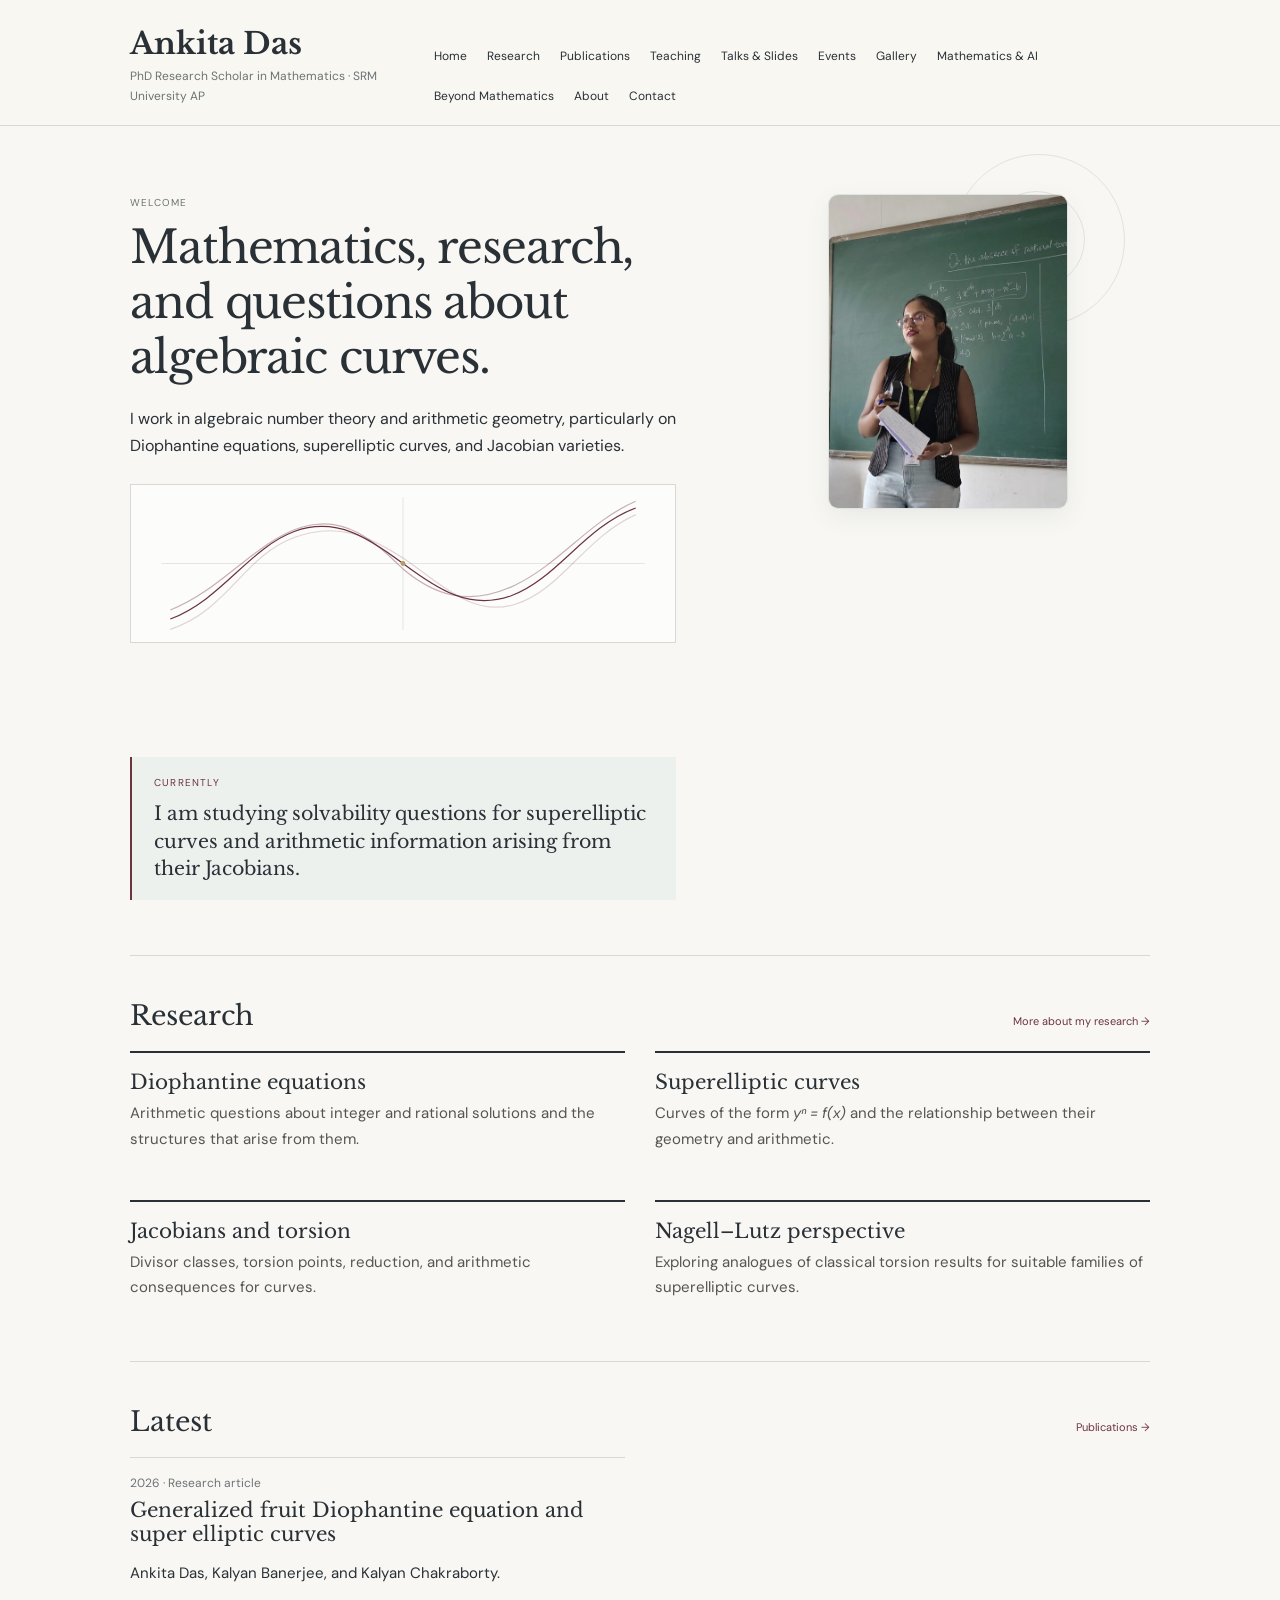
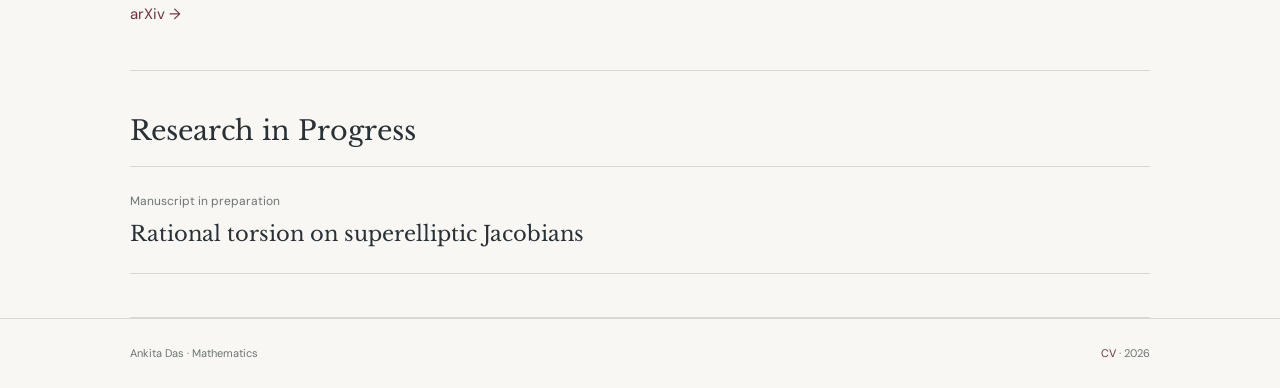
==== commit 7615da65: "Add link to Mathematics & AI page in navigation" ====
--- a/index.html
+++ b/index.html
@@ -34,6 +34,7 @@
         <a href="talks.html">Talks &amp; Slides</a>
         <a href="events.html">Events</a>
         <a href="gallery.html">Gallery</a>
+        <a href="mathematics-ai.html">Mathematics &amp; AI</a>
         <a href="beyond.html">Beyond Mathematics</a>
         <a href="about.html">About</a>
         <a href="contact.html">Contact</a>
